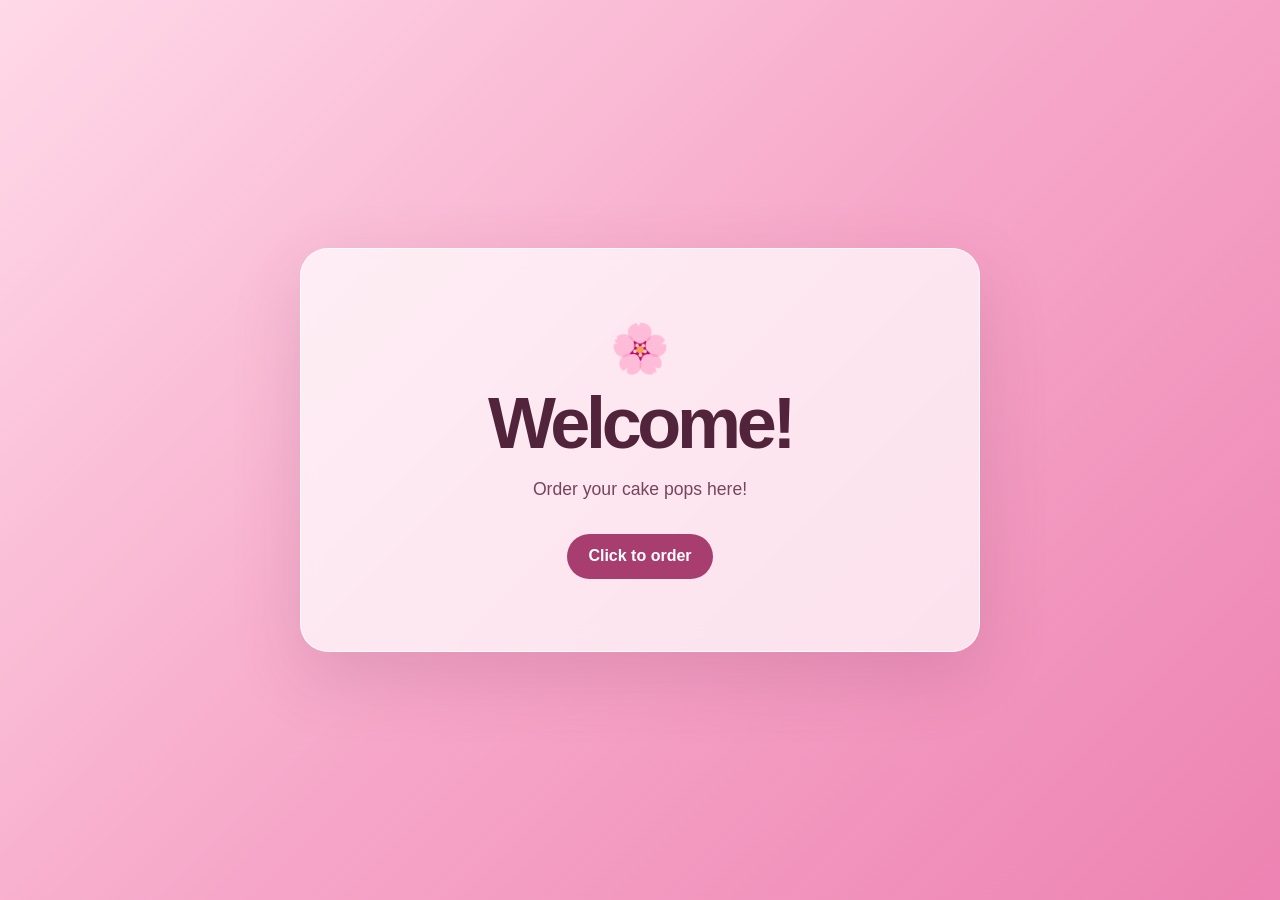
==== index.html @ f326bb2c "Add initial HTML structure for Pink Day website" ====
<!DOCTYPE html>
<html lang="en">
<head>
	<meta charset="UTF-8">
	<meta name="viewport" content="width=device-width, initial-scale=1.0">
	<meta name="theme-color" content="#f6a6c8">
	<title>Pink Day</title>
	<style>
		:root {
			color-scheme: light;
			font-family: "Segoe UI", Arial, sans-serif;
			background: #f6a6c8;
			color: #52243b;
		}

		* { box-sizing: border-box; }

		body {
			min-height: 100vh;
			margin: 0;
			display: grid;
			place-items: center;
			padding: 2rem;
			background: linear-gradient(135deg, #ffd9e8 0%, #f6a6c8 52%, #ed83b2 100%);
		}

		main {
			width: min(100%, 680px);
			padding: clamp(2rem, 7vw, 4.5rem);
			text-align: center;
			background: rgb(255 255 255 / 72%);
			border: 1px solid rgb(255 255 255 / 80%);
			border-radius: 28px;
			box-shadow: 0 24px 70px rgb(110 35 72 / 16%);
			backdrop-filter: blur(10px);
		}

		.flower { font-size: 3rem; }

		h1 {
			margin: 0.6rem 0 1rem;
			font-size: clamp(2.5rem, 8vw, 4.5rem);
			line-height: 1;
			letter-spacing: -0.06em;
		}

		p {
			max-width: 38ch;
			margin: 0 auto 1.8rem;
			color: #77445d;
			font-size: 1.1rem;
			line-height: 1.7;
		}

		a {
			display: inline-block;
			padding: 0.85rem 1.35rem;
			border-radius: 999px;
			background: #a83d70;
			color: white;
			font-weight: 700;
			text-decoration: none;
			transition: transform 160ms ease, background 160ms ease;
		}

		a:hover { background: #87305a; transform: translateY(-2px); }
		a:focus-visible { outline: 3px solid #52243b; outline-offset: 4px; }
	</style>
</head>
<body>
	<main>
		<div class="flower" aria-hidden="true">🌸</div>
		<h1>Welcome!</h1>
		<p>Order your cake pops here!</p>
		<a href="mailto:happychocolatepops@gmail.com">Click to order</a>
	</main>
</body>
</html>
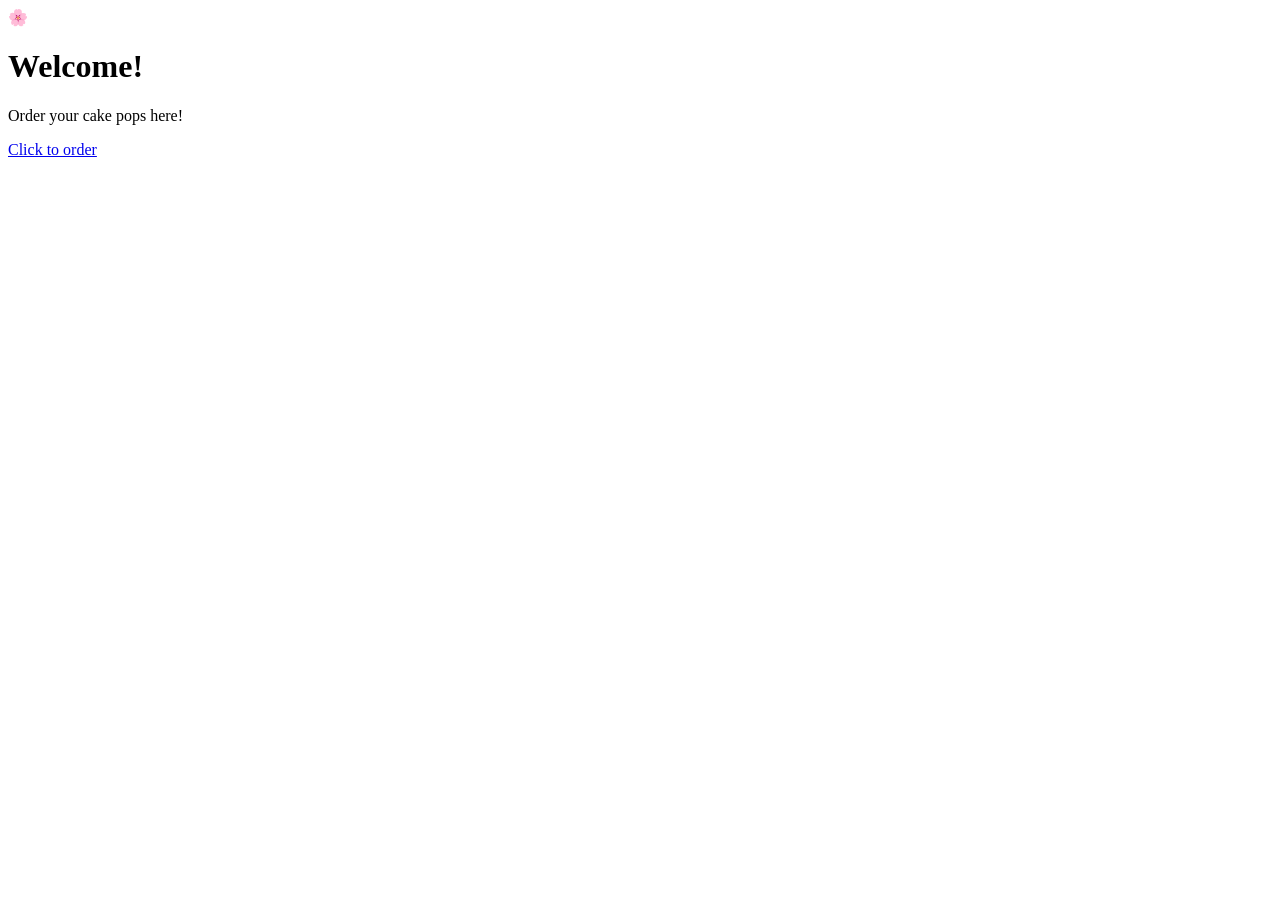
==== commit bc4ebf1b: "Cleaned the html code and linked css Removed CSS styles and other elements from index.html." ====
--- a/index.html
+++ b/index.html
@@ -5,67 +5,7 @@
 	<meta name="viewport" content="width=device-width, initial-scale=1.0">
 	<meta name="theme-color" content="#f6a6c8">
 	<title>Pink Day</title>
-	<style>
-		:root {
-			color-scheme: light;
-			font-family: "Segoe UI", Arial, sans-serif;
-			background: #f6a6c8;
-			color: #52243b;
-		}
-
-		* { box-sizing: border-box; }
-
-		body {
-			min-height: 100vh;
-			margin: 0;
-			display: grid;
-			place-items: center;
-			padding: 2rem;
-			background: linear-gradient(135deg, #ffd9e8 0%, #f6a6c8 52%, #ed83b2 100%);
-		}
-
-		main {
-			width: min(100%, 680px);
-			padding: clamp(2rem, 7vw, 4.5rem);
-			text-align: center;
-			background: rgb(255 255 255 / 72%);
-			border: 1px solid rgb(255 255 255 / 80%);
-			border-radius: 28px;
-			box-shadow: 0 24px 70px rgb(110 35 72 / 16%);
-			backdrop-filter: blur(10px);
-		}
-
-		.flower { font-size: 3rem; }
-
-		h1 {
-			margin: 0.6rem 0 1rem;
-			font-size: clamp(2.5rem, 8vw, 4.5rem);
-			line-height: 1;
-			letter-spacing: -0.06em;
-		}
-
-		p {
-			max-width: 38ch;
-			margin: 0 auto 1.8rem;
-			color: #77445d;
-			font-size: 1.1rem;
-			line-height: 1.7;
-		}
-
-		a {
-			display: inline-block;
-			padding: 0.85rem 1.35rem;
-			border-radius: 999px;
-			background: #a83d70;
-			color: white;
-			font-weight: 700;
-			text-decoration: none;
-			transition: transform 160ms ease, background 160ms ease;
-		}
-
-		a:hover { background: #87305a; transform: translateY(-2px); }
-		a:focus-visible { outline: 3px solid #52243b; outline-offset: 4px; }
-	</style>
+	<script src="script.js" defer></script>
 </head>
 <body>
 	<main>
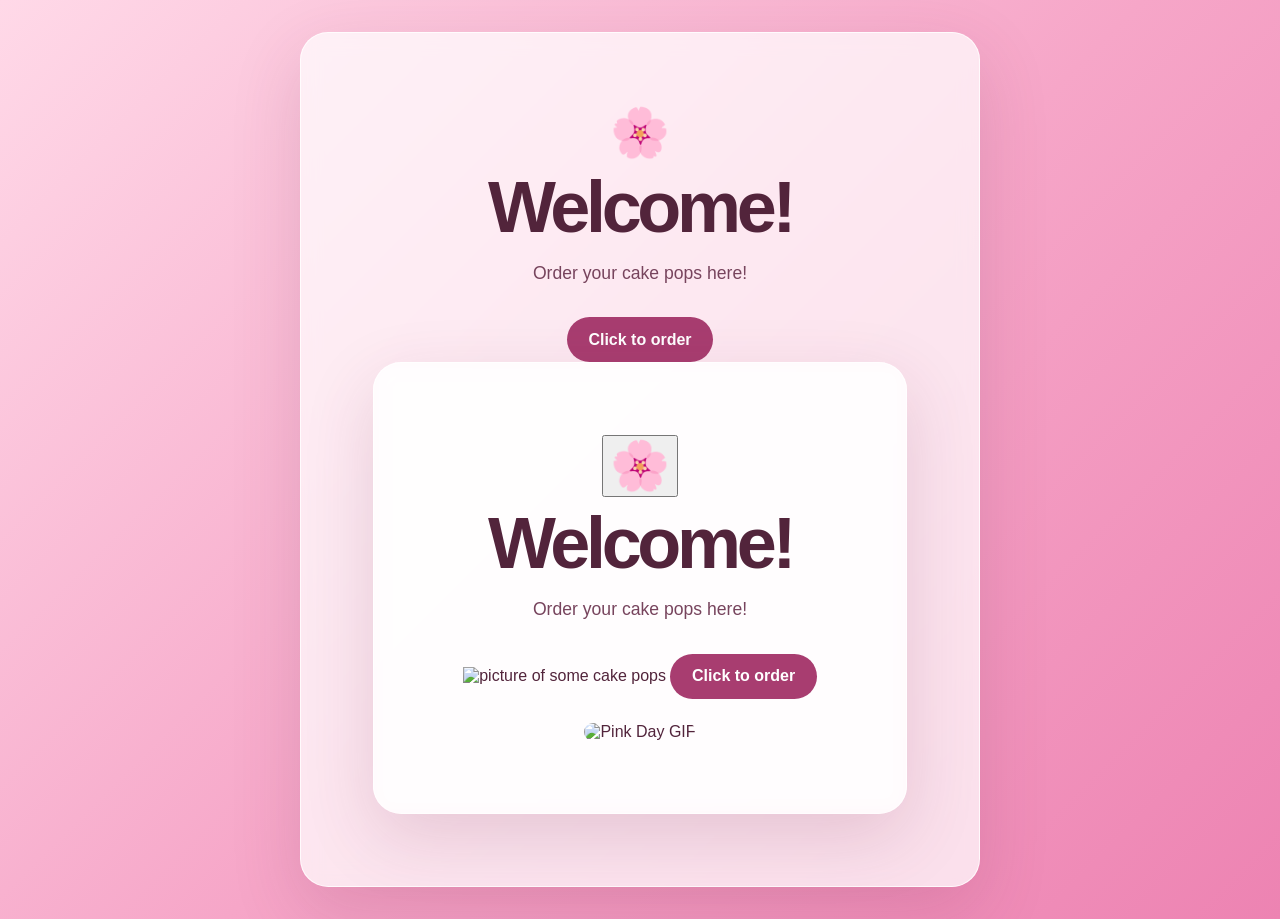
==== commit ad3c9563: "Adding an image An image link added" ====
--- a/index.html
+++ b/index.html
@@ -13,6 +13,28 @@
 		<h1>Welcome!</h1>
 		<p>Order your cake pops here!</p>
 		<a href="mailto:happychocolatepops@gmail.com">Click to order</a>
+		<!DOCTYPE html>
+<html lang="en">
+<head>
+	<meta charset="UTF-8">
+	<meta name="viewport" content="width=device-width, initial-scale=1.0">
+	<meta name="theme-color" content="#f6a6c8">
+	<title>Pink Day</title>
+	<link rel="stylesheet" href="main.css">
+	<script src="script.js" defer></script>
+	
+</head>
+<body>
+	<main>
+		<button class="flower" type="button" aria-label="Change flower">🌸</button>
+		<h1>Welcome!</h1>
+		<p>Order your cake pops here!</p>
+		<img src="cakepops.jpg" alt="picture of some cake pops">
+		<a href="mailto:happychocolatepops@gmail.com">Click to order</a>
+		<img src="https://media.giphy.com/media/3o6Zt481isNVuQI1l6/giphy.gif" alt="Pink Day GIF" style="margin-top: 1.5rem; max-width: 100%; border-radius: 12px;">
 	</main>
 </body>
 </html>
+	</main>
+</body>
+</html>
--- a/main.css
+++ b/main.css
@@ -0,0 +1,59 @@
+	:root {
+			color-scheme: light;
+			font-family: "Segoe UI", Arial, sans-serif;
+			background: #f6a6c8;
+			color: #52243b;
+		}
+
+		* { box-sizing: border-box; }
+
+		body {
+			min-height: 100vh;
+			margin: 0;
+			display: grid;
+			place-items: center;
+			padding: 2rem;
+			background: linear-gradient(135deg, #ffd9e8 0%, #f6a6c8 52%, #ed83b2 100%);
+		}
+
+		main {
+			width: min(100%, 680px);
+			padding: clamp(2rem, 7vw, 4.5rem);
+			text-align: center;
+			background: rgb(255 255 255 / 72%);
+			border: 1px solid rgb(255 255 255 / 80%);
+			border-radius: 28px;
+			box-shadow: 0 24px 70px rgb(110 35 72 / 16%);
+			backdrop-filter: blur(10px);
+		}
+
+		.flower { font-size: 3rem; }
+
+		h1 {
+			margin: 0.6rem 0 1rem;
+			font-size: clamp(2.5rem, 8vw, 4.5rem);
+			line-height: 1;
+			letter-spacing: -0.06em;
+		}
+
+		p {
+			max-width: 38ch;
+			margin: 0 auto 1.8rem;
+			color: #77445d;
+			font-size: 1.1rem;
+			line-height: 1.7;
+		}
+
+		a {
+			display: inline-block;
+			padding: 0.85rem 1.35rem;
+			border-radius: 999px;
+			background: #a83d70;
+			color: white;
+			font-weight: 700;
+			text-decoration: none;
+			transition: transform 160ms ease, background 160ms ease;
+		}
+
+		a:hover { background: #87305a; transform: translateY(-2px); }
+		a:focus-visible { outline: 3px solid #52243b; outline-offset: 4px; }
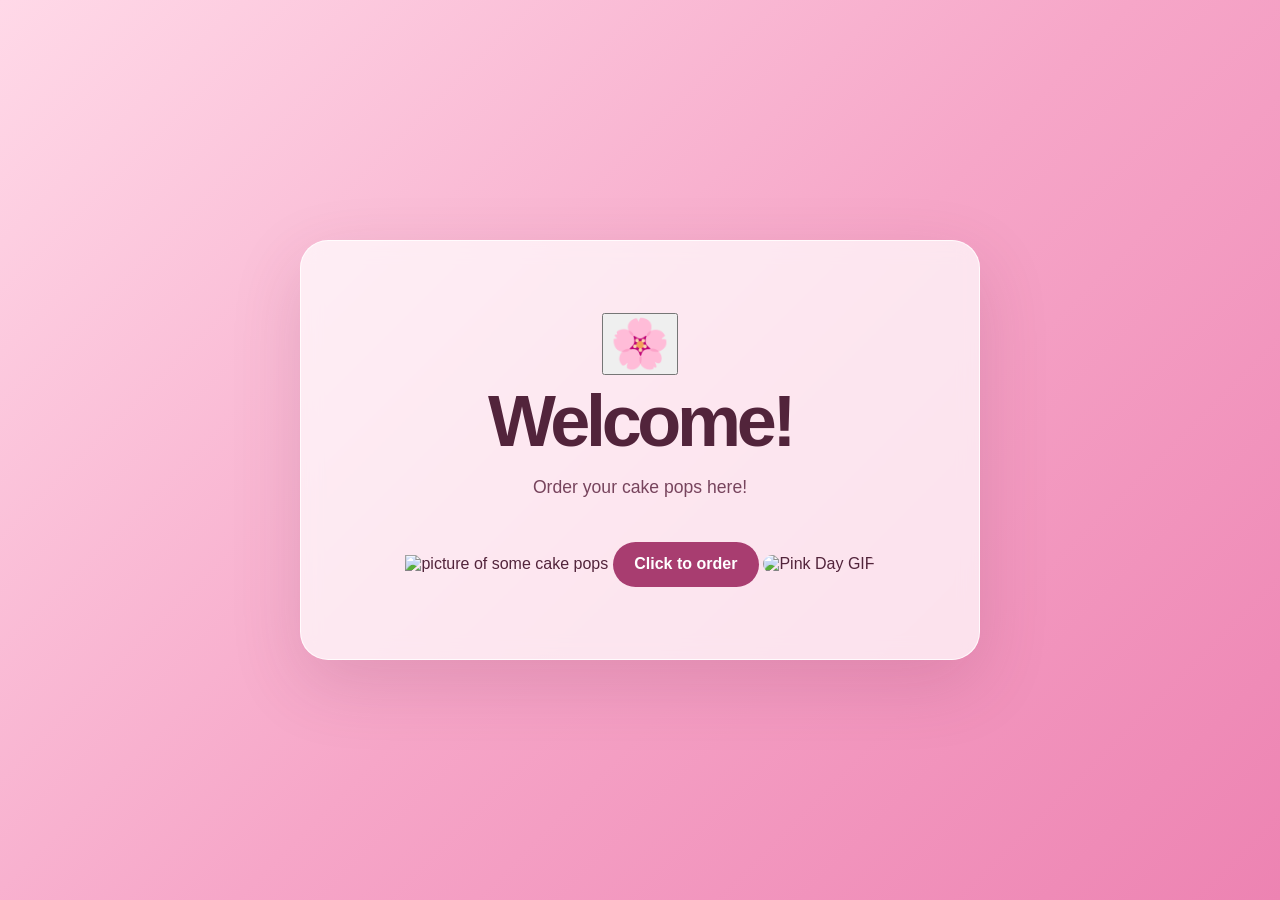
==== commit 42740b21: "Removed some duplicate html Removed duplicates." ====
--- a/index.html
+++ b/index.html
@@ -1,19 +1,4 @@
 <!DOCTYPE html>
-<html lang="en">
-<head>
-	<meta charset="UTF-8">
-	<meta name="viewport" content="width=device-width, initial-scale=1.0">
-	<meta name="theme-color" content="#f6a6c8">
-	<title>Pink Day</title>
-	<script src="script.js" defer></script>
-</head>
-<body>
-	<main>
-		<div class="flower" aria-hidden="true">🌸</div>
-		<h1>Welcome!</h1>
-		<p>Order your cake pops here!</p>
-		<a href="mailto:happychocolatepops@gmail.com">Click to order</a>
-		<!DOCTYPE html>
 <html lang="en">
 <head>
 	<meta charset="UTF-8">
@@ -35,6 +20,3 @@
 	</main>
 </body>
 </html>
-	</main>
-</body>
-</html>
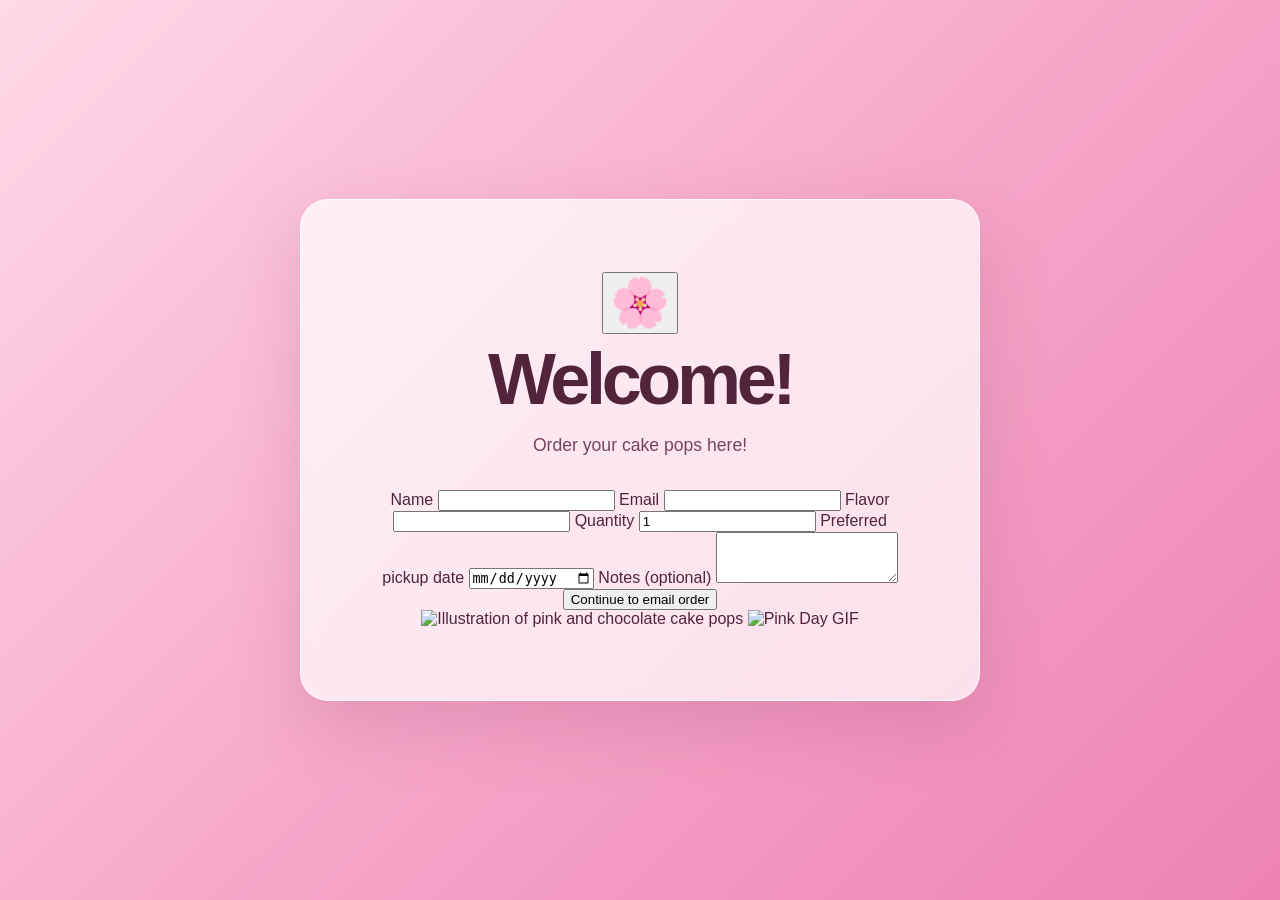
==== commit 568cf7f0: "Oder form add Order form has been added" ====
--- a/index.html
+++ b/index.html
@@ -14,9 +14,29 @@
 		<button class="flower" type="button" aria-label="Change flower">🌸</button>
 		<h1>Welcome!</h1>
 		<p>Order your cake pops here!</p>
-		<img src="cakepops.jpg" alt="picture of some cake pops">
-		<a href="mailto:happychocolatepops@gmail.com">Click to order</a>
-		<img src="https://media.giphy.com/media/3o6Zt481isNVuQI1l6/giphy.gif" alt="Pink Day GIF" style="margin-top: 1.5rem; max-width: 100%; border-radius: 12px;">
+		<form id="order-form">
+			<label for="name">Name</label>
+			<input id="name" name="name" type="text" autocomplete="name" required>
+
+			<label for="email">Email</label>
+			<input id="email" name="email" type="email" autocomplete="email" required>
+
+			<label for="flavor">Flavor</label>
+			<input id="flavor" name="flavor" type="text" required>
+
+			<label for="quantity">Quantity</label>
+			<input id="quantity" name="quantity" type="number" min="1" value="1" required>
+
+			<label for="pickupDate">Preferred pickup date</label>
+			<input id="pickupDate" name="pickupDate" type="date">
+
+			<label for="notes">Notes (optional)</label>
+			<textarea id="notes" name="notes" rows="3"></textarea>
+
+			<button class="submit-order" type="submit">Continue to email order</button>
+		</form>
+		<img class="product-image" src="cakepops.svg" alt="Illustration of pink and chocolate cake pops">
+		<img class="decoration" src="https://media.giphy.com/media/3o6Zt481isNVuQI1l6/giphy.gif" alt="Pink Day GIF">
 	</main>
 </body>
 </html>
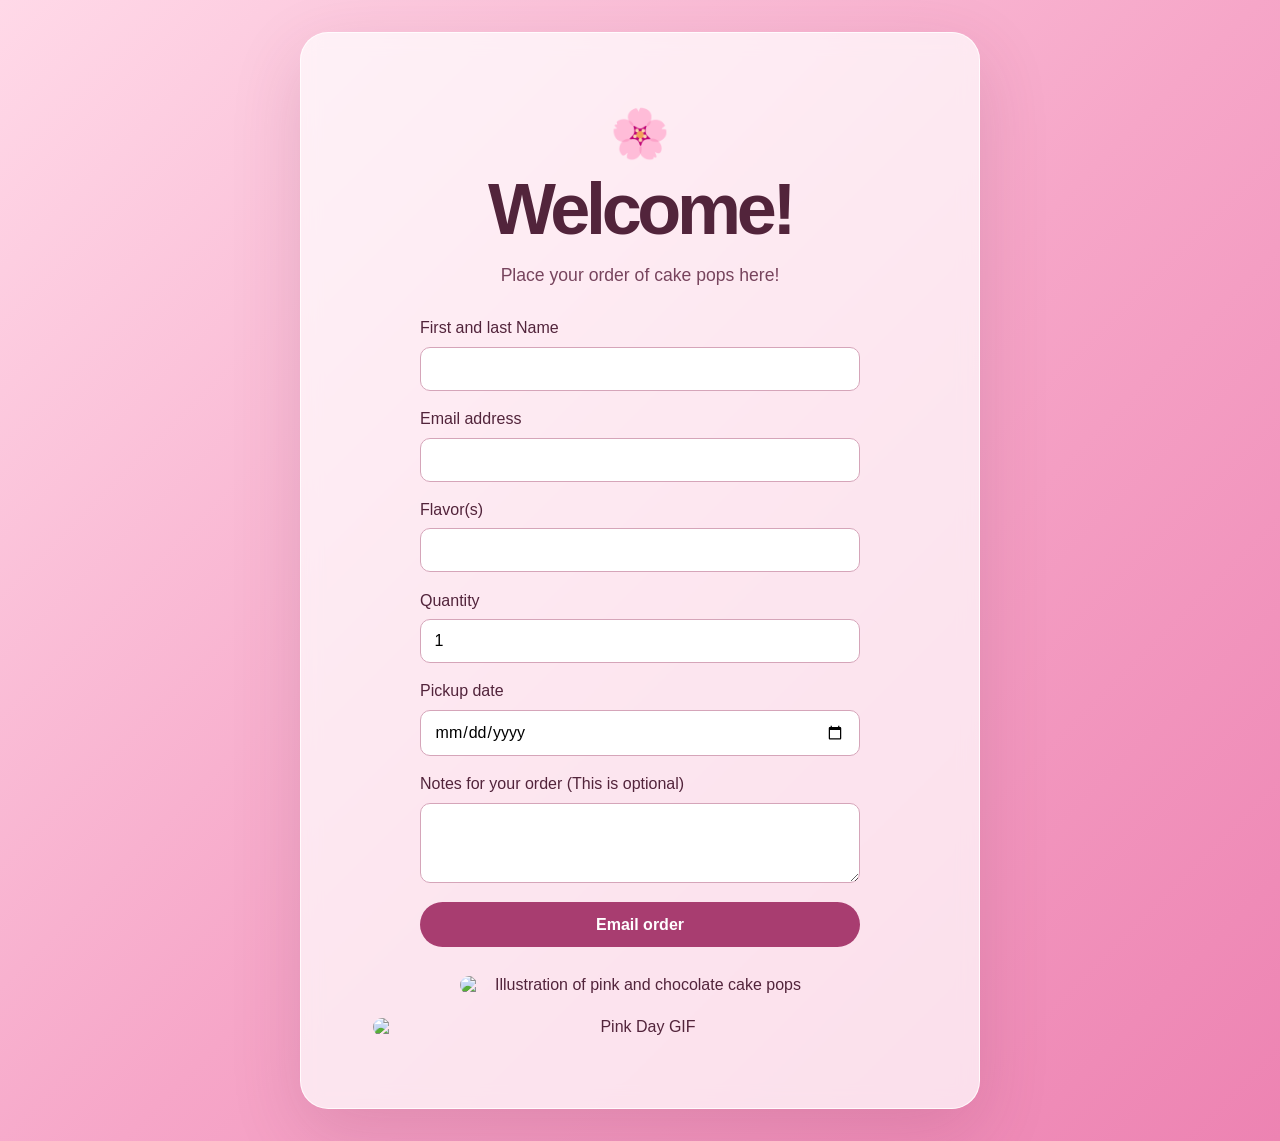
==== commit a08ffa87: "Revised any buttons Updated labels as needed" ====
--- a/index.html
+++ b/index.html
@@ -1,7 +1,7 @@
 <!DOCTYPE html>
 <html lang="en">
 <head>
-	<meta charset="UTF-8">
+	
 	<meta name="viewport" content="width=device-width, initial-scale=1.0">
 	<meta name="theme-color" content="#f6a6c8">
 	<title>Pink Day</title>
@@ -13,27 +13,27 @@
 	<main>
 		<button class="flower" type="button" aria-label="Change flower">🌸</button>
 		<h1>Welcome!</h1>
-		<p>Order your cake pops here!</p>
+		<p>Place your order of cake pops here!</p>
 		<form id="order-form">
-			<label for="name">Name</label>
+			<label for="name">First and last Name</label>
 			<input id="name" name="name" type="text" autocomplete="name" required>
 
-			<label for="email">Email</label>
+			<label for="email">Email address</label>
 			<input id="email" name="email" type="email" autocomplete="email" required>
 
-			<label for="flavor">Flavor</label>
+			<label for="flavor">Flavor(s)</label>
 			<input id="flavor" name="flavor" type="text" required>
 
 			<label for="quantity">Quantity</label>
 			<input id="quantity" name="quantity" type="number" min="1" value="1" required>
 
-			<label for="pickupDate">Preferred pickup date</label>
+			<label for="pickupDate">Pickup date</label>
 			<input id="pickupDate" name="pickupDate" type="date">
 
-			<label for="notes">Notes (optional)</label>
+			<label for="notes">Notes for your order (This is optional)</label>
 			<textarea id="notes" name="notes" rows="3"></textarea>
 
-			<button class="submit-order" type="submit">Continue to email order</button>
+			<button class="submit-order" type="submit">Email order</button>
 		</form>
 		<img class="product-image" src="cakepops.svg" alt="Illustration of pink and chocolate cake pops">
 		<img class="decoration" src="https://media.giphy.com/media/3o6Zt481isNVuQI1l6/giphy.gif" alt="Pink Day GIF">
--- a/main.css
+++ b/main.css
@@ -27,7 +27,12 @@
 			backdrop-filter: blur(10px);
 		}
 
-		.flower { font-size: 3rem; }
+		.flower {
+			font-size: 3rem;
+			border: 0;
+			background: transparent;
+			cursor: pointer;
+		}
 
 		h1 {
 			margin: 0.6rem 0 1rem;
@@ -44,16 +49,57 @@
 			line-height: 1.7;
 		}
 
-		a {
-			display: inline-block;
+		#order-form {
+			display: grid;
+			gap: 0.6rem;
+			max-width: 440px;
+			margin: 0 auto 1.8rem;
+			text-align: left;
+		}
+
+		#order-form input,
+		#order-form textarea {
+			width: 100%;
+			margin-bottom: 0.6rem;
+			padding: 0.75rem 0.85rem;
+			border: 1px solid #d5a5b9;
+			border-radius: 10px;
+			font: inherit;
+		}
+
+		#order-form input:focus-visible,
+		#order-form textarea:focus-visible,
+		#order-form button:focus-visible,
+		.flower:focus-visible {
+			outline: 3px solid #52243b;
+			outline-offset: 3px;
+		}
+
+		.submit-order {
 			padding: 0.85rem 1.35rem;
 			border-radius: 999px;
 			background: #a83d70;
 			color: white;
+			border: 0;
+			font: inherit;
 			font-weight: 700;
-			text-decoration: none;
+			cursor: pointer;
 			transition: transform 160ms ease, background 160ms ease;
 		}
 
-		a:hover { background: #87305a; transform: translateY(-2px); }
-		a:focus-visible { outline: 3px solid #52243b; outline-offset: 4px; }
+		.submit-order:hover { background: #87305a; transform: translateY(-2px); }
+
+		.product-image {
+			display: block;
+			width: min(100%, 360px);
+			height: auto;
+			margin: 1.5rem auto;
+			border-radius: 12px;
+		}
+
+		.decoration {
+			display: block;
+			max-width: 100%;
+			margin: 1.5rem auto 0;
+			border-radius: 12px;
+		}
